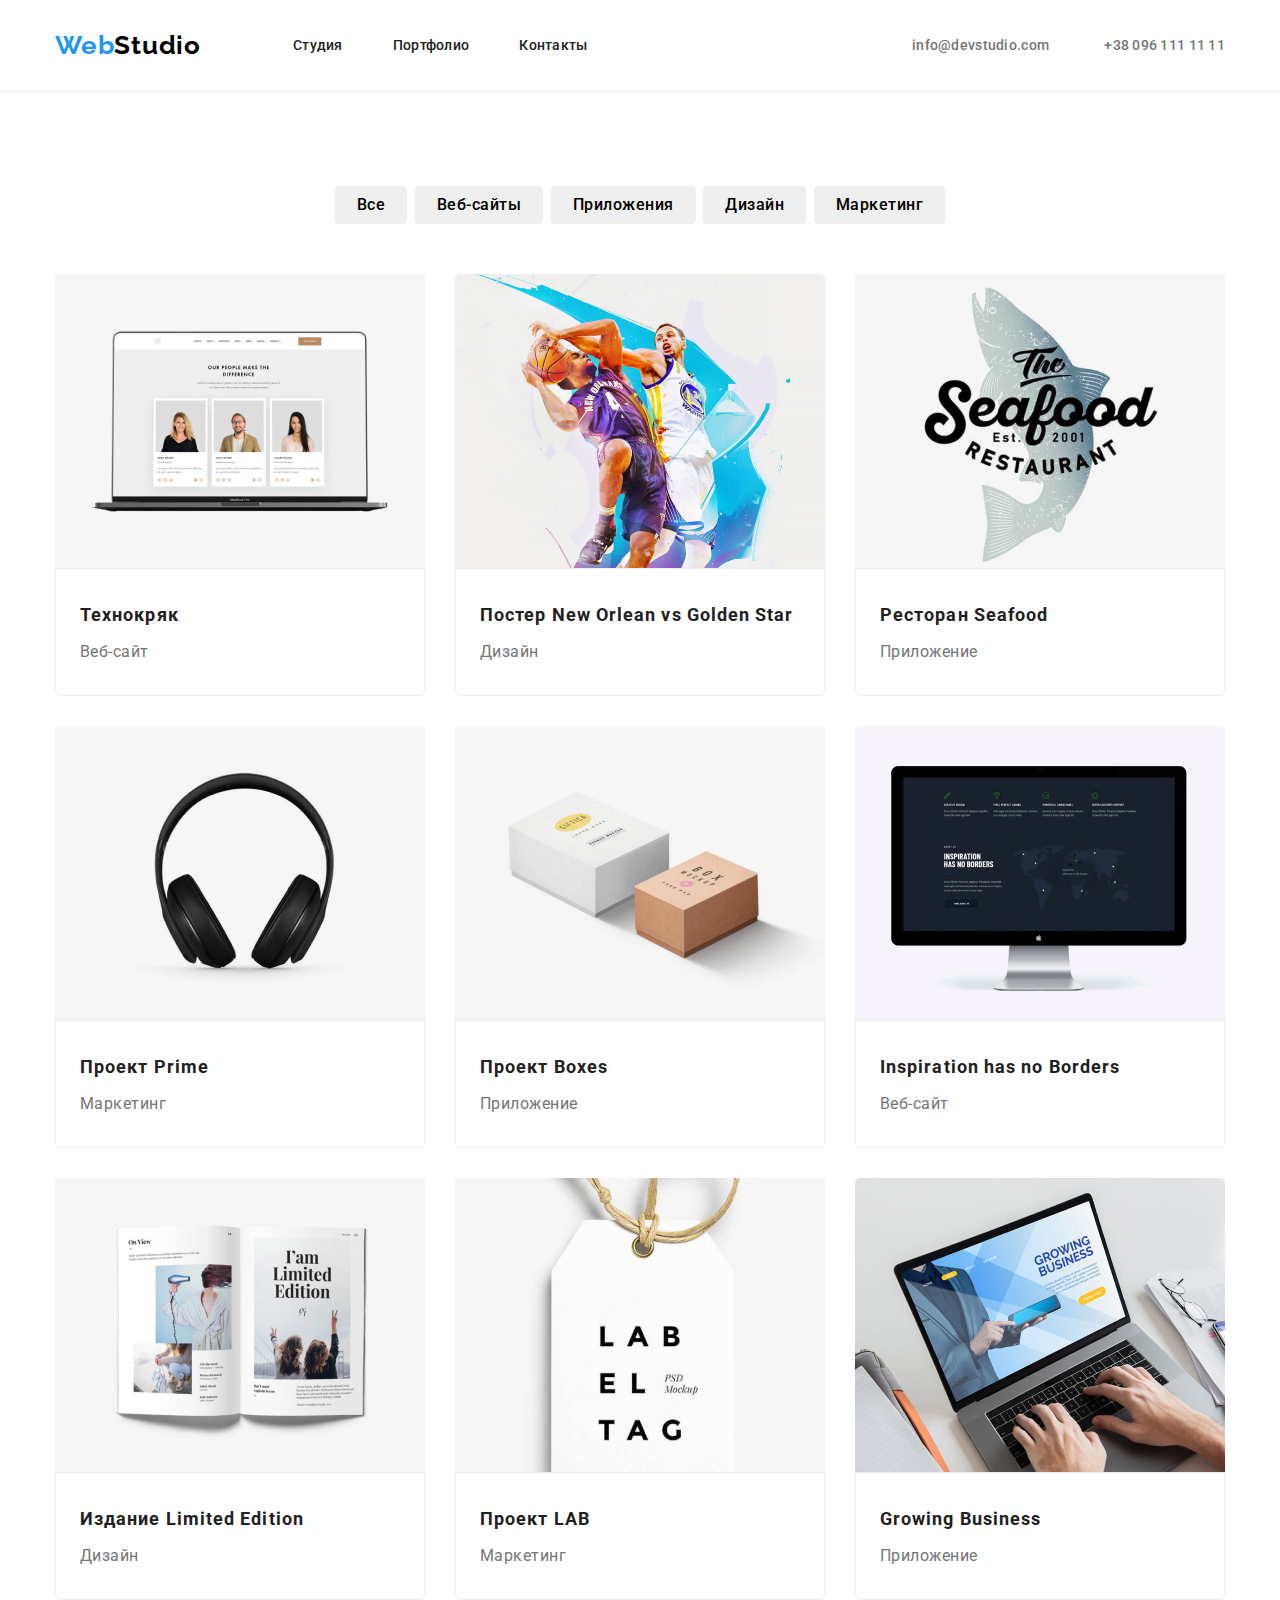
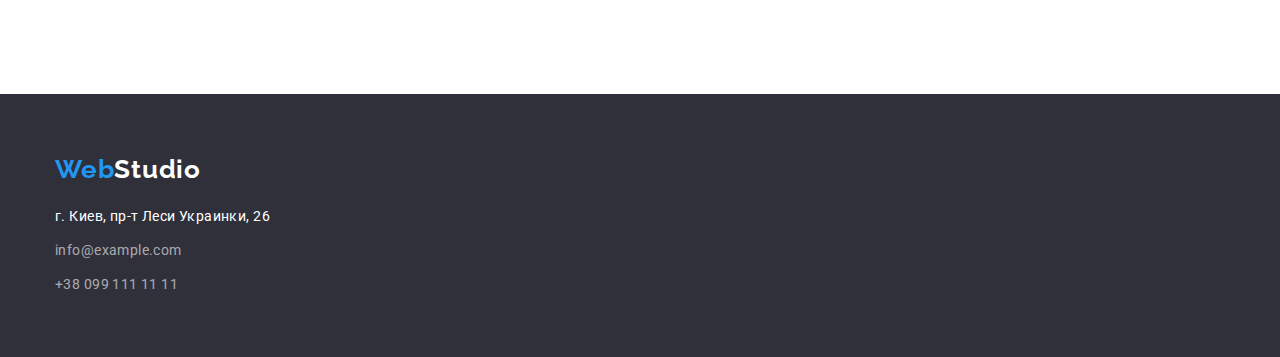
==== portfolio.html @ b3d59139 "додано картинку в hero" ====
<!DOCTYPE html>
<html lang="ru">
  <head>
    <meta charset="UTF-8" />
    <meta name="viewport" content="width=device-width, initial-scale=1.0" />
    <title>Portfolio</title>
    <link rel="preconnect" href="https://fonts.gstatic.com" />
    <link
      href="https://fonts.googleapis.com/css2?family=Raleway:wght@700&family=Roboto:wght@400;500;700;900&display=swap"
      rel="stylesheet"
    />
    <link rel="stylesheet" href="./css/styles.css" />
    <link
      rel="stylesheet"
      href="https://cdnjs.cloudflare.com/ajax/libs/modern-normalize/1.0.0/modern-normalize.min.css"
    />
  </head>

  <body>
    <header class="header">
      <div class="container >
        <nav class="navigation">
          <a class="logo link" href="index.html">
            <span class="logo-accent">Web</span>Studio</a
          >
          <ul class="navigation-menu list">
            <li class="navigation-menu-item">
              <a class="navigation-menu-link link" href="index.html">Студия</a>
            </li>
            <li class="navigation-menu-item">
              <a class="navigation-menu-link link" href="./portfolio.html"
                >Портфолио</a
              >
            </li>
            <li class="navigation-menu-item">
              <a class="navigation-menu-link link" href="#">Контакты</a>
            </li>
          </ul>
        </nav>
        <address class="address">
          <a class="header-mail link" href="mailto:info@devstudio.com"
            >info@devstudio.com</a
          >
          <a class="header-tel link" href="tel:+380961111111"
            >+38 096 111 11 11</a
          >
        </address>
      </div>
    </header>

    <!--portfolio-->
    <main>
      <section class="section-portfolio">
        <div class="container">
          <h1 class="visually-hidden" hidden>портфолио</h1>
          <ul class="button-list list">
            <li class="modal-button">
              <button class="modal-button-portfolio is-current" type="button">
                Все
              </button>
            </li>
            <li class="modal-button">
              <button class="modal-button-portfolio" type="button">
                Веб-сайты
              </button>
            </li>
            <li class="modal-button">
              <button class="modal-button-portfolio" type="button">
                Приложения
              </button>
            </li>
            <li class="modal-button">
              <button class="modal-button-portfolio" type="button">
                Дизайн
              </button>
            </li>
            <li class="modal-button">
              <button class="modal-button-portfolio" type="button">
                Маркетинг
              </button>
            </li>
          </ul>
          <ul class="work-examples-list list">
            <li class="work-examples-item">
              <img
                class="work-examples-images"
                src="./images/portfolio/exm1.jpg"
                alt="ноутбук"
                width="370"
                height="294"
              />
              <div class="work-examples-content">
                <h2 class="work-examples-title">Технокряк</h2>
                <p class="work-examples-text">Веб-сайт</p>
              </div>
            </li>
            <li class="work-examples-item">
              <img
                class="work-examples-images"
                src="./images/portfolio/exm2.jpg"
                alt="гра в баскетбол"
                width="370"
                height="294"
              />
              <div class="work-examples-content">
                <h2 class="work-examples-title">
                  Постер New Orlean vs Golden Star
                </h2>
                <p class="work-examples-text">Дизайн</p>
              </div>
            </li>
            <li class="work-examples-item">
              <img
                class="work-examples-images"
                src="./images/portfolio/exm3.jpg"
                alt="лого ресторану"
                width="370"
                height="294"
              />
              <div class="work-examples-content">
                <h2 class="work-examples-title">Ресторан Seafood</h2>
                <p class="work-examples-text">Приложение</p>
              </div>
            </li>
            <li class="work-examples-item">
              <img
                class="work-examples-images"
                src="./images/portfolio/exm4.jpg"
                alt="наушники"
                width="370"
                height="294"
              />
              <div class="work-examples-content">
                <h2 class="work-examples-title">Проект Prime</h2>
                <p class="work-examples-text">Маркетинг</p>
              </div>
            </li>
            <li class="work-examples-item">
              <img
                class="work-examples-images"
                src="./images/portfolio/exm5.jpg"
                alt="бокси"
                width="370"
                height="294"
              />
              <div class="work-examples-content">
                <h2 class="work-examples-title">Проект Boxes</h2>
                <p class="work-examples-text">Приложение</p>
              </div>
            </li>
            <li class="work-examples-item">
              <img
                class="work-examples-images"
                src="./images/portfolio/exm6.jpg"
                alt="монитор компютера"
                width="370"
                height="294"
              />
              <div class="work-examples-content">
                <h2 class="work-examples-title">Inspiration has no Borders</h2>
                <p class="work-examples-text">Веб-сайт</p>
              </div>
            </li>
            <li class="work-examples-item">
              <img
                class="work-examples-images"
                src="./images/portfolio/exm7.jpg"
                alt="журнал"
                width="370"
                height="294"
              />
              <div class="work-examples-content">
                <h2 class="work-examples-title">Издание Limited Edition</h2>
                <p class="work-examples-text">Дизайн</p>
              </div>
            </li>
            <li class="work-examples-item">
              <img
                class="work-examples-images"
                src="./images/portfolio/exm8.jpg"
                alt="марка"
                width="370"
                height="294"
              />
              <div class="work-examples-content">
                <h2 class="work-examples-title">Проект LAB</h2>
                <p class="work-examples-text">Маркетинг</p>
              </div>
            </li>
            <li class="work-examples-item">
              <img
                class="work-examples-images"
                src="./images/portfolio/exm9.jpg"
                alt="нетбук"
                width="370"
                height="294"
              />
              <div class="work-examples-content">
                <h2 class="work-examples-title">Growing Business</h2>
                <p class="work-examples-text">Приложение</p>
              </div>
            </li>
          </ul>
        </div>
      </section>
    </main>
    <!--foot-->
    <footer class="footer">
      <div class="container">
        <a class="logo-footer link" href="#"
          ><span class="logo-accent">Web</span>Studio
        </a>
        <address class="footer-contact">
          <p class="footer-address">г. Киев, пр-т Леси Украинки, 26</p>
          <ul class="list">
            <li>
              <a class="footer-contact-mail link" href="mailto:info@example.com"
                >info@example.com</a
              >
            </li>
            <li>
              <a class="footer-contact-tel link" href="tel:+380991111111"
                >+38 099 111 11 11</a
              >
            </li>
          </ul>
        </address>
      </div>
    </footer>
  </body>
</html>
---- css/styles.css ----
:root {
  --main-font: "Roboto", sans-serif;
  --secondary-font: "Raleway", sans-serif;
  --accent-color: #212121;
}
/** {
  outline: 1px solid black;
}*/
body {
  font-family: var(--main-font);
  color: var(--accent-color);
}
.list {
  list-style: none;
}

.link {
  text-decoration: none;
}

h1,
h2,
h3,
h4,
h5,
h6 {
  margin: 0;
}

ul,
ol {
  margin: 0;
  padding: 0;
}

p {
  margin: 0;
}
img {
  display: block;
}

.address {
  font-style: normal;
}

.container {
  width: 1200px;
  margin-left: auto;
  margin-right: auto;
  padding-left: 15px;
  padding-right: 15px;
}

/*============= Components ==========*/
.visually-hidden {
  position: absolute;
  width: 1px;
  height: 1px;
  margin: -1px;
  border: 0;
  padding: 0;

  white-space: nowrap;
  clip-path: insert(100%);
  clip: rect(0 0 0 0);
  overflow: hidden;
}

/*=============End Components ==========*/

/*============= Header ==========*/
.header {
  padding-top: 30px;
  padding-bottom: 30px;
}

.header .container {
  display: flex;
  align-items: center;
}

.header .logo {
  margin-right: 92px;
}

.header .address {
  margin-left: auto;
}

.header-mail {
  margin-right: 50px;
}

.navigation {
  display: flex;
  align-items: center;
}

.navigation-menu {
  display: flex;
}

.navigation-menu-item:not(:last-child) {
  margin-right: 50px;
}

.logo {
  font-family: var(--secondary-font);
  font-weight: bold;
  font-size: 26px;
  line-height: 1.192;
  letter-spacing: 0.03em;
  color: #000000;
}

.logo-accent {
  color: #2196f3;
}

.navigation-menu-link {
  font-family: var(--main-font);
  font-weight: 500;
  font-size: 14px;
  line-height: 1.143;
  letter-spacing: 0.02em;
  color: var(--accent-color);
}

.navigation-menu-link.is-curent {
  color: #2196f3;
}

.navigation-menu-link:hover,
.navigation-menu-link:focus,
.header-tel:hover,
.header-mail:focus,
.header-mail:hover {
  color: #2196f3;
}

.header-tel,
.header-mail {
  font-family: var(--main-font);
  font-weight: 500;
  font-size: 14px;
  line-height: 1.143;
  letter-spacing: 0.02em;
  color: #757575;
}

/*============= End Header ==========*/

/*============= Hero ===========*/

.hero {
  background-color: #2f303a;
  background-image: linear-gradient(
      rgba(47, 48, 58, 0.4),
      rgba(47, 48, 58, 0.4)
    ),
    url("../images/hero/bg.jpg");
  background-repeat: no-repeat;
  background-size: cover;
}
.hero .container {
  padding-top: 200px;
  padding-bottom: 200px;
}

.title-hero {
  font-family: var(--main-font);
  font-weight: 900;
  font-size: 44px;
  line-height: 1.363;
  text-align: center;
  letter-spacing: 0.06em;
  text-transform: uppercase;
  color: #ffffff;
}

.hero .title-hero {
  margin-left: auto;
  margin-right: auto;
  margin-bottom: 30px;
  width: 696px;
}

.modal-btn {
  font-family: var(--main-font);
  min-width: 200px;
  border-radius: 4px;
  font-weight: 700;
  font-size: 16px;
  line-height: 1.875;
  text-align: center;
  letter-spacing: 0.06em;
  color: #ffffff;
  background-color: #2196f3;
  padding-top: 10px;
  padding-bottom: 10px;
  display: block;
  margin: 0 auto;
  border: none;
  outline: none;
  cursor: pointer;
}

/*============= End Hero ===========*/

/*============= Main ===========*/

.benefits > .container {
  padding-top: 94px;
  padding-bottom: 94px;
}
.benefits-list {
  display: flex;
}

.benefits-list-item:not(:last-child) {
  margin-right: 70px;
}

.benefits-list-title {
  font-family: var(--main-font);
  font-weight: bold;
  font-size: 14px;
  line-height: 1.142;
  letter-spacing: 0.03em;
  color: var(--accent-color);
  text-transform: uppercase;
}
.benefits-list-text {
  font-family: var(--main-font);
  font-weight: normal;
  font-size: 14px;
  line-height: 1.714;
  letter-spacing: 0.03em;
  color: #757575;
}
.benefits-list-title {
  margin-bottom: 20px;
}
/*
.benefits-list-item::before {
  display: block;
  content: "";
  height: 120px;
  outline: 1px solid red;
  background-size: contain;
  background-repeat: no-repeat;
  background-position: center;
  background-color: #f5f4fa;
}
.benefits-list-item.icon-antenna::before {
  background-image: url("../images/sprite.svg#icon-antenna");
}

.benefits-list-item.icon-benefits::before {
  background-image: url("../images/sprite.svg#");
}

.benefits-list-item.icon-benefits::before {
  background-image: url("../images/sprite.svg#");
}

.benefits-list-item.icon-benefits::before {
  background-image: url("../images/sprite.svg#");
}
*/
.our-work > .container {
  padding-bottom: 94px;
}
.subtitle {
  font-family: var(--main-font);
  font-weight: bold;
  font-size: 36px;
  line-height: 1.166;
  text-align: center;
  letter-spacing: 0.03em;
  color: var(--accent-color);
  margin-bottom: 50px;
}

.our-work-list {
  display: flex;
  justify-content: space-between;
}

.workers > .container {
  padding-top: 94px;
}
.workers {
  background-color: #f5f4fa;
}

.workers-list {
  display: flex;
  justify-content: space-between;
}
.workers-list-item {
  margin-bottom: 94px;
}
.workers-content {
  padding-top: 32px;
  padding-bottom: 32px;
  padding-left: 10px;
  padding-right: 10px;
  border-bottom-right-radius: 5px;
  border-bottom-left-radius: 5px;
  background: #ffffff;
  border: 1px solid #eeeeee;
  box-sizing: border-box;
}
.workers-photo {
  border-top-right-radius: 5px;
  border-top-left-radius: 5px;
}

.workers-name {
  font-family: var(--main-font);
  font-weight: 500;
  font-size: 16px;
  line-height: 1.187;
  text-align: center;
  letter-spacing: 0.03em;
  color: var(--accent-color);
  margin-bottom: 10px;
}
.workers-position {
  font-family: var(--main-font);
  font-weight: normal;
  font-size: 16px;
  line-height: 1.187;
  text-align: center;
  letter-spacing: 0.03em;
  color: #757575;
}

.customers > .container {
  padding-top: 94px;
  padding-bottom: 94px;
}

/*============= End Main ===========*/

/*=============Footer==========*/
.footer {
  padding-top: 60px;
  padding-bottom: 60px;
}

.footer {
  background-color: #2f303a;
}

.logo-footer {
  font-family: var(--secondary-font);
  font-weight: bold;
  font-size: 26px;
  line-height: 1.192;
  letter-spacing: 0.03em;
  color: #ffffff;
  display: block;
  margin-bottom: 20px;
}
.footer-address {
  font-family: var(--main-font);
  font-weight: normal;
  font-style: normal;
  font-size: 14px;
  line-height: 1.714;
  letter-spacing: 0.03em;
  color: #ffffff;
  display: block;
  margin-bottom: 10px;
}
.footer-contact-mail {
  margin-bottom: 10px;
}
.footer-contact-mail,
.footer-contact-tel {
  font-family: var(--main-font);
  font-style: normal;
  font-weight: normal;
  font-size: 14px;
  line-height: 1.714;
  letter-spacing: 0.03em;
  color: rgba(255, 255, 255, 0.6);
  display: block;
}
/*============= End Footer==========*/

/*=============Portfolio==========*/
.header {
  padding-top: 30px;
  padding-bottom: 30px;
  border-bottom-width: 1px;
  border-bottom-style: solid;
  border-bottom-color: #ececec;
}

.section-portfolio > .container {
  padding-top: 94px;
}
.modal-button-portfolio:hover,
.modal-button-portfolio:focus {
  background-color: #2196f3;
  color: #ffffff;
}

.modal-button-portfolio {
  font-family: var(--main-font);
  font-weight: 500;
  font-size: 16px;
  line-height: 1.62;
  text-align: center;
  letter-spacing: 0.03em;
  text-decoration: none;
  display: block;
  cursor: pointer;
  padding: 6px 22px;
  border: none;
  border-radius: 4px;
  overflow: hidden;
}

.button-list {
  display: flex;
  align-items: center;
  justify-content: space-between;
  width: 610px;
  margin-bottom: 50px;
  margin-right: auto;
  margin-left: auto;
}

.work-examples-list {
  display: flex;
  flex-wrap: wrap;
  margin-bottom: 94px;
}

.work-examples-item {
  margin-right: 30px;
  margin-bottom: 30px;
}
.work-examples-images {
  width: 370px;
  border-top-right-radius: 5px;
  border-top-left-radius: 5px;
}
.work-examples-item:nth-child(3n) {
  margin-right: 0;
}

.work-examples-item:nth-last-child(-n + 3) {
  margin-bottom: 0;
}
.work-examples-title {
  font-family: var(--main-font);
  font-weight: bold;
  font-size: 18px;
  line-height: 2;
  letter-spacing: 0.06em;
  margin-bottom: 4px;
}
.work-examples-text {
  font-family: var(--main-font);
  font-weight: normal;
  font-size: 16px;
  line-height: 1.875;
  letter-spacing: 0.03em;
  color: #757575;
}

.work-examples-content {
  padding: 28px 24px;
  border-bottom-right-radius: 5px;
  border-bottom-left-radius: 5px;
  background: #ffffff;
  border: 1px solid #eeeeee;
  box-sizing: border-box;
}
/*=============End Portfolio==========*/
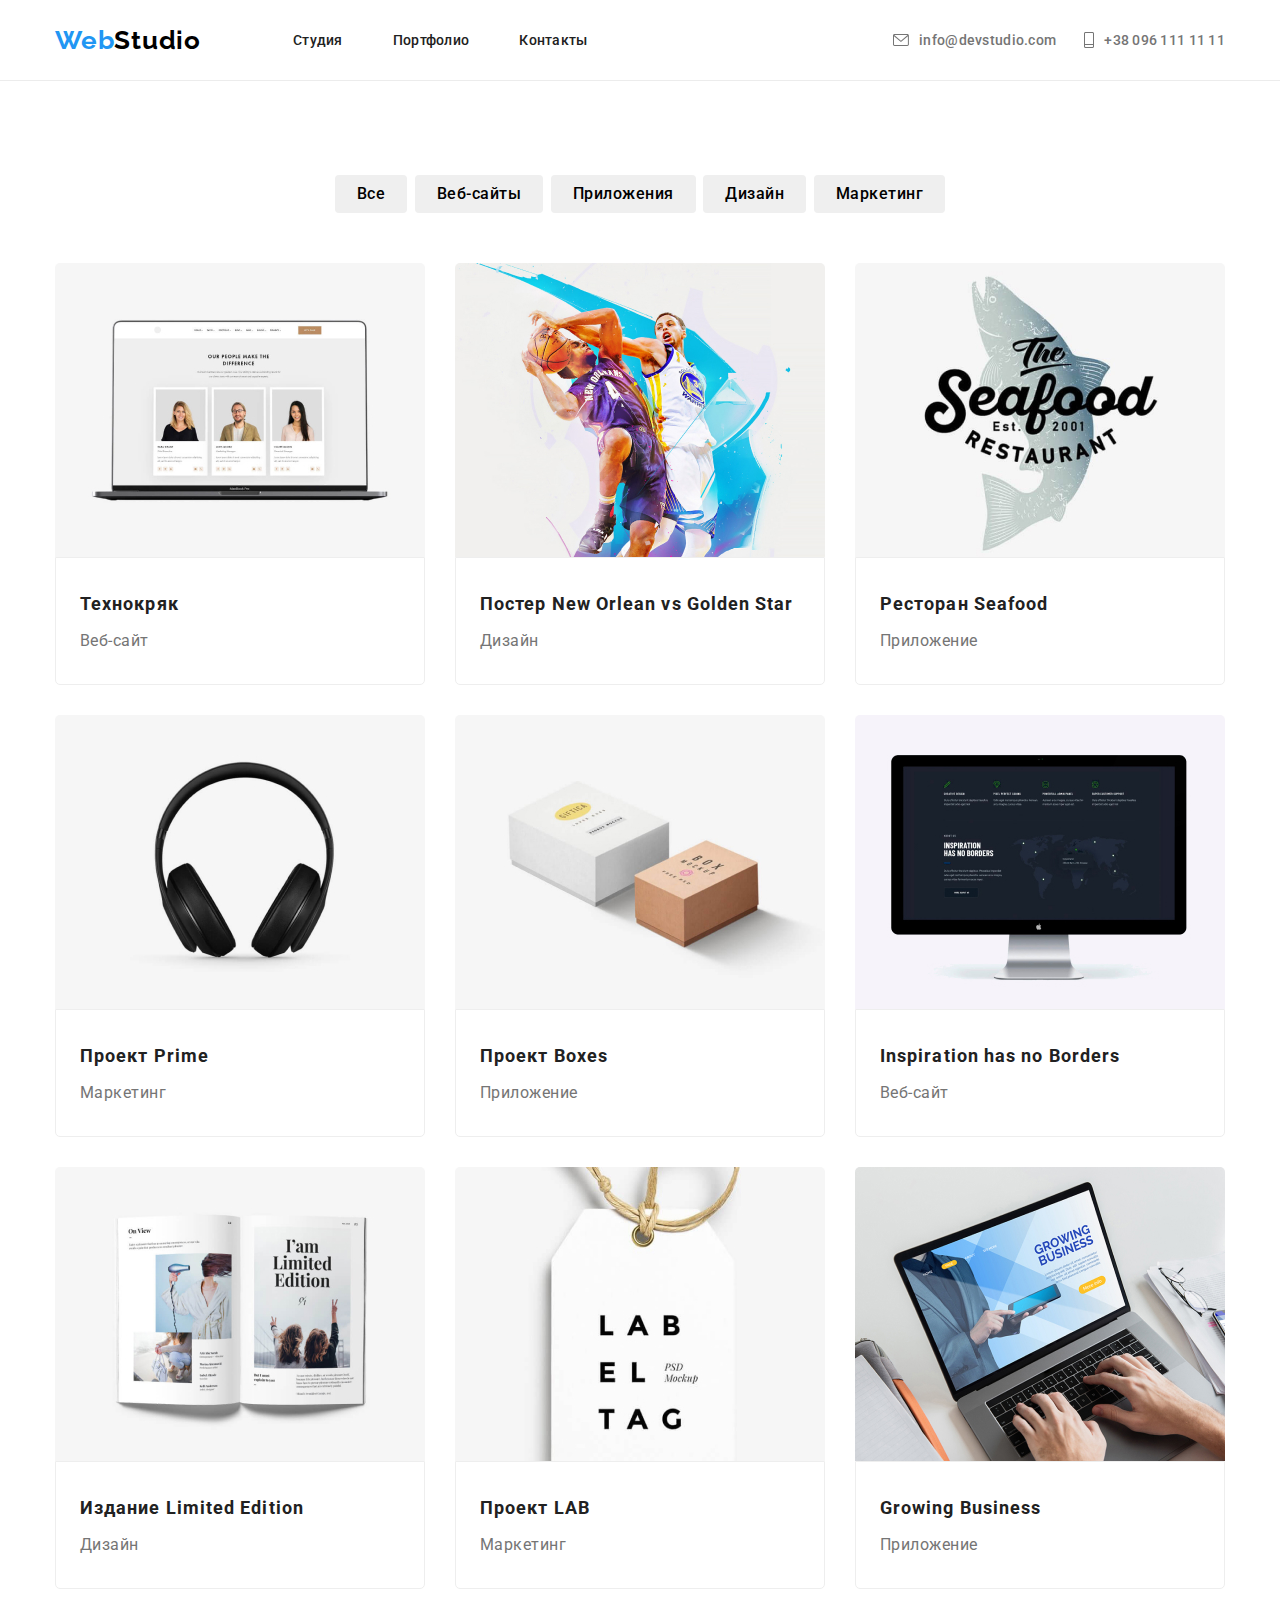
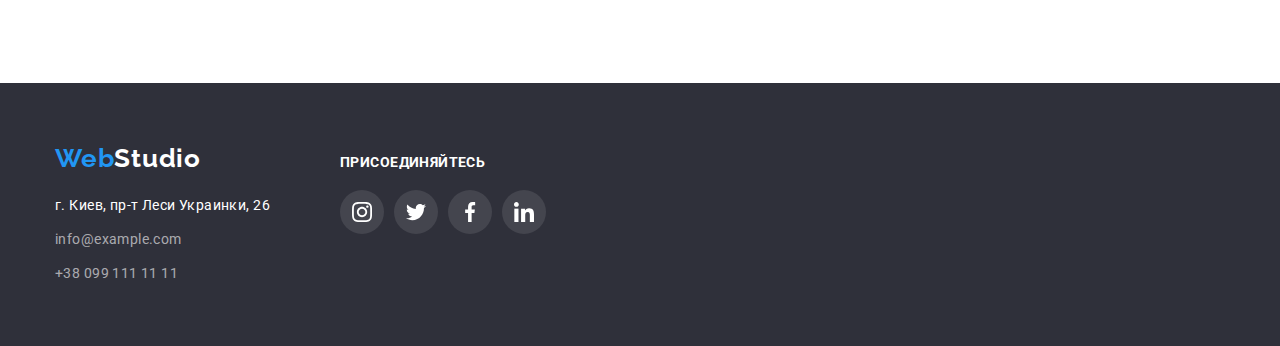
==== commit 8491c08d: "End" ====
--- a/portfolio.html
+++ b/portfolio.html
@@ -18,7 +18,7 @@
 
   <body>
     <header class="header">
-      <div class="container >
+      <div class="container">
         <nav class="navigation">
           <a class="logo link" href="index.html">
             <span class="logo-accent">Web</span>Studio</a
@@ -38,12 +38,21 @@
           </ul>
         </nav>
         <address class="address">
-          <a class="header-mail link" href="mailto:info@devstudio.com"
-            >info@devstudio.com</a
+          <a
+            class="header-address-contact link"
+            href="mailto:info@devstudio.com"
           >
-          <a class="header-tel link" href="tel:+380961111111"
-            >+38 096 111 11 11</a
-          >
+            <svg class="header-address-icon" width="16" height="12">
+              <use href="./images/sprite.svg#icon-mail"></use>
+            </svg>
+            info@devstudio.com
+          </a>
+          <a class="header-address-contact link" href="tel:+380961111111">
+            <svg class="header-address-icon" width="10" height="16">
+              <use href="./images/sprite.svg#icon-phone"></use>
+            </svg>
+            +38 096 111 11 11
+          </a>
         </address>
       </div>
     </header>
@@ -207,24 +216,61 @@
     <!--foot-->
     <footer class="footer">
       <div class="container">
-        <a class="logo-footer link" href="#"
-          ><span class="logo-accent">Web</span>Studio
-        </a>
-        <address class="footer-contact">
-          <p class="footer-address">г. Киев, пр-т Леси Украинки, 26</p>
-          <ul class="list">
-            <li>
-              <a class="footer-contact-mail link" href="mailto:info@example.com"
-                >info@example.com</a
-              >
-            </li>
-            <li>
-              <a class="footer-contact-tel link" href="tel:+380991111111"
-                >+38 099 111 11 11</a
-              >
-            </li>
-          </ul>
-        </address>
+        <div class="footer-address-container">
+          <a class="logo-footer link" href="#"
+            ><span class="logo-accent">Web</span>Studio
+          </a>
+          <address class="footer-contact">
+            <p class="footer-address">г. Киев, пр-т Леси Украинки, 26</p>
+            <ul class="fotter-list list">
+              <li>
+                <a
+                  class="footer-contact-mail link"
+                  href="mailto:info@example.com"
+                  >info@example.com</a
+                >
+              </li>
+              <li>
+                <a class="footer-contact-tel link" href="tel:+380991111111"
+                  >+38 099 111 11 11</a
+                >
+              </li>
+            </ul>
+          </address>
+        </div>
+        <div class="footer-container-slogan">
+          <p class="footer-slogan">присоединяйтесь</p>
+          <ul class="footer-social-list list">
+            <li class="footer-social-list-item">
+              <a class="footer-social-link" href="">
+                <svg class="footer-social-icon" width="20" height="20">
+                  <use href="./images/sprite.svg#icon-instagram"></use>
+                </svg>
+              </a>
+            </li>
+            <li class="footer-social-list-item">
+              <a class="footer-social-link" href="">
+                <svg class="footer-social-icon" width="20" height="20">
+                  <use href="./images/sprite.svg#icon-twitter"></use>
+                </svg>
+              </a>
+            </li>
+            <li class="footer-social-list-item">
+              <a class="footer-social-link" href="">
+                <svg class="footer-social-icon" width="20" height="20">
+                  <use href="./images/sprite.svg#icon-facebook"></use>
+                </svg>
+              </a>
+            </li>
+            <li class="footer-social-list-item">
+              <a class="footer-social-link" href="">
+                <svg class="footer-social-icon" width="20" height="20">
+                  <use href="./images/sprite.svg#icon-linkedin"></use>
+                </svg>
+              </a>
+            </li>
+          </ul>
+        </div>
       </div>
     </footer>
   </body>
--- a/css/styles.css
+++ b/css/styles.css
@@ -71,10 +71,10 @@
 
 /*============= Header ==========*/
 .header {
-  padding-top: 30px;
-  padding-bottom: 30px;
-}
-
+  border-bottom-width: 1px;
+  border-bottom-style: solid;
+  border-bottom-color: #ececec;
+}
 .header .container {
   display: flex;
   align-items: center;
@@ -83,28 +83,6 @@
 .header .logo {
   margin-right: 92px;
 }
-
-.header .address {
-  margin-left: auto;
-}
-
-.header-mail {
-  margin-right: 50px;
-}
-
-.navigation {
-  display: flex;
-  align-items: center;
-}
-
-.navigation-menu {
-  display: flex;
-}
-
-.navigation-menu-item:not(:last-child) {
-  margin-right: 50px;
-}
-
 .logo {
   font-family: var(--secondary-font);
   font-weight: bold;
@@ -113,42 +91,64 @@
   letter-spacing: 0.03em;
   color: #000000;
 }
-
 .logo-accent {
   color: #2196f3;
 }
 
-.navigation-menu-link {
+.navigation {
+  display: flex;
+  align-items: center;
+}
+
+.navigation-menu {
+  display: flex;
+}
+
+.navigation-menu-item:not(:last-child) {
+  margin-right: 50px;
+}
+
+.navigation-menu-link,
+.address {
   font-family: var(--main-font);
   font-weight: 500;
+  margin-left: auto;
   font-size: 14px;
   line-height: 1.143;
   letter-spacing: 0.02em;
   color: var(--accent-color);
 }
-
-.navigation-menu-link.is-curent {
-  color: #2196f3;
-}
-
+.navigation-menu-link,
+.header-address-contact {
+  display: inline-block;
+  padding-top: 32px;
+  padding-bottom: 32px;
+}
 .navigation-menu-link:hover,
 .navigation-menu-link:focus,
-.header-tel:hover,
-.header-mail:focus,
-.header-mail:hover {
+.header-address-contact:hover,
+.header-address-contact:focus {
   color: #2196f3;
 }
-
-.header-tel,
-.header-mail {
-  font-family: var(--main-font);
-  font-weight: 500;
-  font-size: 14px;
-  line-height: 1.143;
-  letter-spacing: 0.02em;
+.navigation-menu-link.current {
+  color: #2196f3;
+}
+.header .address {
+  display: flex;
+}
+.header-address-contact {
+  display: flex;
+  align-items: center;
+  font-style: normal;
   color: #757575;
 }
-
+.header-address-contact:not(:last-child) {
+  margin-right: 28px;
+}
+.header-address-icon {
+  margin-right: 10px;
+  fill: currentColor;
+}
 /*============= End Header ==========*/
 
 /*============= Hero ===========*/
@@ -242,33 +242,20 @@
 .benefits-list-title {
   margin-bottom: 20px;
 }
-/*
-.benefits-list-item::before {
-  display: block;
-  content: "";
+
+.list-icon {
+  display: flex;
+  justify-content: center;
+  align-items: center;
+  width: 270px;
   height: 120px;
-  outline: 1px solid red;
-  background-size: contain;
-  background-repeat: no-repeat;
-  background-position: center;
   background-color: #f5f4fa;
-}
-.benefits-list-item.icon-antenna::before {
-  background-image: url("../images/sprite.svg#icon-antenna");
-}
-
-.benefits-list-item.icon-benefits::before {
-  background-image: url("../images/sprite.svg#");
-}
-
-.benefits-list-item.icon-benefits::before {
-  background-image: url("../images/sprite.svg#");
-}
-
-.benefits-list-item.icon-benefits::before {
-  background-image: url("../images/sprite.svg#");
-}
-*/
+  margin-bottom: 30px;
+}
+.icon-img {
+  width: 70px;
+  height: 70px;
+}
 .our-work > .container {
   padding-bottom: 94px;
 }
@@ -305,8 +292,8 @@
 .workers-content {
   padding-top: 32px;
   padding-bottom: 32px;
-  padding-left: 10px;
-  padding-right: 10px;
+  padding-left: 30px;
+  padding-right: 30px;
   border-bottom-right-radius: 5px;
   border-bottom-left-radius: 5px;
   background: #ffffff;
@@ -336,11 +323,68 @@
   text-align: center;
   letter-spacing: 0.03em;
   color: #757575;
+  margin-bottom: 16px;
+}
+
+.social-list {
+  display: flex;
+  justify-content: space-between;
+}
+
+.social-list-link {
+  display: flex;
+  justify-content: center;
+  align-items: center;
+  width: 44px;
+  height: 44px;
+  border-radius: 50%;
+  color: #afb1b8;
+}
+
+.social-list-icon {
+  width: 20px;
+  height: 20px;
+}
+.social-list-icon {
+  fill: #afb1b8;
+}
+.social-list-link:hover,
+.social-list-link:focus {
+  background-color: #2196f3;
+}
+
+.social-list-link:hover .social-list-icon,
+.social-list-link:focus .social-list-icon {
+  fill: #ffffff;
 }
 
 .customers > .container {
   padding-top: 94px;
   padding-bottom: 94px;
+}
+
+.costumers-list {
+  display: flex;
+  justify-content: space-between;
+}
+.costumers-list-link {
+  display: flex;
+  justify-content: center;
+  align-items: center;
+  width: 170px;
+  height: 90px;
+  border: 1px solid #afb1b8;
+  box-sizing: border-box;
+  border-radius: 4px;
+  color: #afb1b8;
+}
+.costumers-list-icon {
+  fill: currentColor;
+}
+.costumers-list-link:hover,
+.costumers-list-link:focus {
+  color: #2196f3;
+  border-color: #2196f3;
 }
 
 /*============= End Main ===========*/
@@ -350,7 +394,13 @@
   padding-top: 60px;
   padding-bottom: 60px;
 }
-
+.footer > .container {
+  display: flex;
+  align-items: baseline;
+}
+.footer-address-container {
+  margin-right: 70px;
+}
 .footer {
   background-color: #2f303a;
 }
@@ -390,16 +440,47 @@
   color: rgba(255, 255, 255, 0.6);
   display: block;
 }
+
+.footer-slogan {
+  display: inline-block;
+  font-family: var(--main-font);
+  font-style: normal;
+  font-weight: bold;
+  font-size: 14px;
+  line-height: 16px;
+  letter-spacing: 0.03em;
+  text-transform: uppercase;
+  color: #ffffff;
+  margin-bottom: 20px;
+  display: inline-block;
+}
+.footer-social-list {
+  display: flex;
+}
+.footer-social-list-item:not(:last-child) {
+  margin-right: 10px;
+}
+.footer-social-link {
+  display: flex;
+  justify-content: center;
+  align-items: center;
+  width: 44px;
+  height: 44px;
+  border-radius: 50%;
+  background-color: rgba(255, 255, 255, 0.1);
+}
+.footer-social-icon {
+  fill: #ffffff;
+}
+
+.footer-social-link:hover,
+.footer-social-link:focus {
+  background-color: #2196f3;
+  outline: none;
+}
 /*============= End Footer==========*/
 
 /*=============Portfolio==========*/
-.header {
-  padding-top: 30px;
-  padding-bottom: 30px;
-  border-bottom-width: 1px;
-  border-bottom-style: solid;
-  border-bottom-color: #ececec;
-}
 
 .section-portfolio > .container {
   padding-top: 94px;
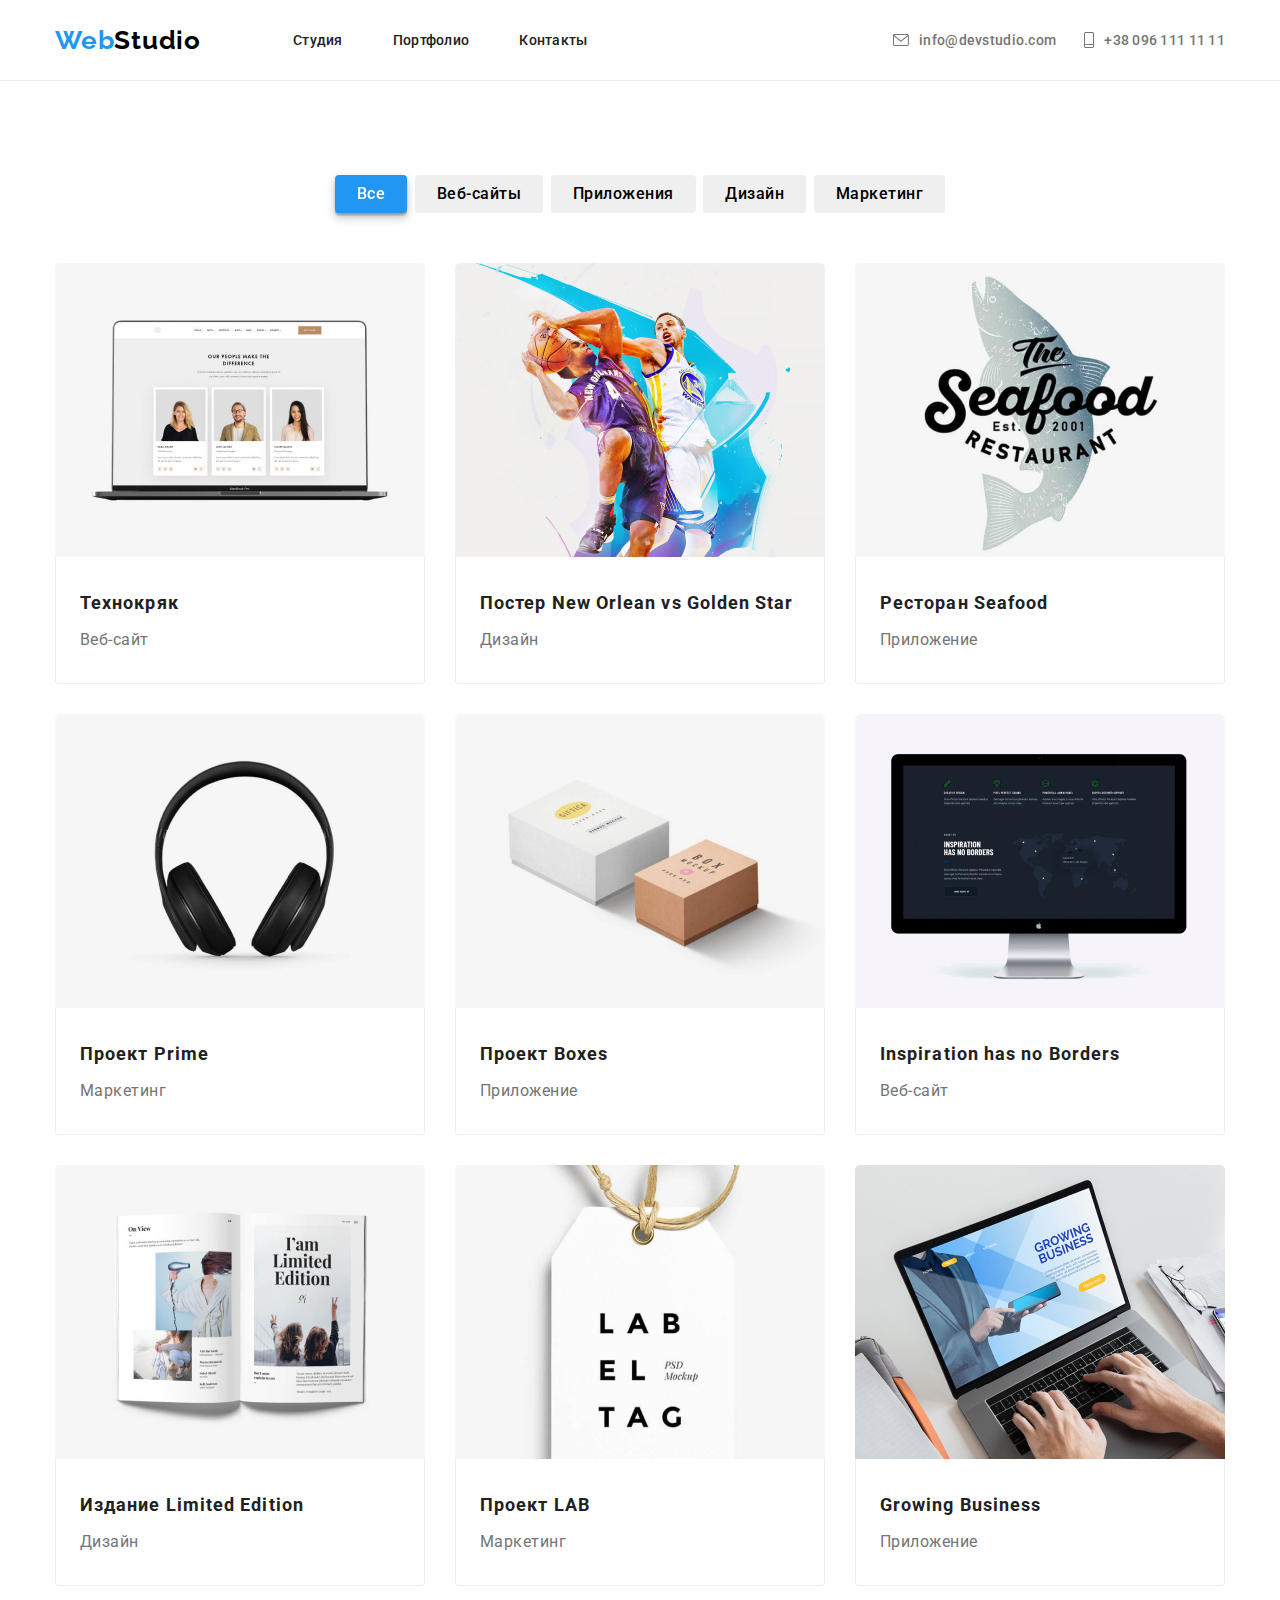
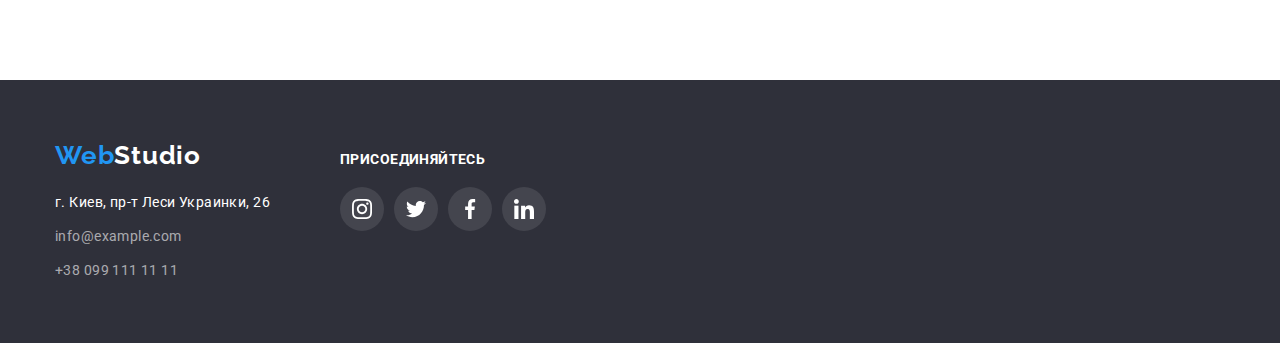
==== commit ea7d74fa: "stile" ====
--- a/portfolio.html
+++ b/portfolio.html
@@ -91,123 +91,143 @@
           </ul>
           <ul class="work-examples-list list">
             <li class="work-examples-item">
-              <img
-                class="work-examples-images"
-                src="./images/portfolio/exm1.jpg"
-                alt="ноутбук"
-                width="370"
-                height="294"
-              />
-              <div class="work-examples-content">
-                <h2 class="work-examples-title">Технокряк</h2>
-                <p class="work-examples-text">Веб-сайт</p>
-              </div>
-            </li>
-            <li class="work-examples-item">
-              <img
-                class="work-examples-images"
-                src="./images/portfolio/exm2.jpg"
-                alt="гра в баскетбол"
-                width="370"
-                height="294"
-              />
-              <div class="work-examples-content">
-                <h2 class="work-examples-title">
-                  Постер New Orlean vs Golden Star
-                </h2>
-                <p class="work-examples-text">Дизайн</p>
-              </div>
-            </li>
-            <li class="work-examples-item">
-              <img
-                class="work-examples-images"
-                src="./images/portfolio/exm3.jpg"
-                alt="лого ресторану"
-                width="370"
-                height="294"
-              />
-              <div class="work-examples-content">
-                <h2 class="work-examples-title">Ресторан Seafood</h2>
-                <p class="work-examples-text">Приложение</p>
-              </div>
-            </li>
-            <li class="work-examples-item">
-              <img
-                class="work-examples-images"
-                src="./images/portfolio/exm4.jpg"
-                alt="наушники"
-                width="370"
-                height="294"
-              />
-              <div class="work-examples-content">
-                <h2 class="work-examples-title">Проект Prime</h2>
-                <p class="work-examples-text">Маркетинг</p>
-              </div>
-            </li>
-            <li class="work-examples-item">
-              <img
-                class="work-examples-images"
-                src="./images/portfolio/exm5.jpg"
-                alt="бокси"
-                width="370"
-                height="294"
-              />
-              <div class="work-examples-content">
-                <h2 class="work-examples-title">Проект Boxes</h2>
-                <p class="work-examples-text">Приложение</p>
-              </div>
-            </li>
-            <li class="work-examples-item">
-              <img
-                class="work-examples-images"
-                src="./images/portfolio/exm6.jpg"
-                alt="монитор компютера"
-                width="370"
-                height="294"
-              />
-              <div class="work-examples-content">
-                <h2 class="work-examples-title">Inspiration has no Borders</h2>
-                <p class="work-examples-text">Веб-сайт</p>
-              </div>
-            </li>
-            <li class="work-examples-item">
-              <img
-                class="work-examples-images"
-                src="./images/portfolio/exm7.jpg"
-                alt="журнал"
-                width="370"
-                height="294"
-              />
-              <div class="work-examples-content">
-                <h2 class="work-examples-title">Издание Limited Edition</h2>
-                <p class="work-examples-text">Дизайн</p>
-              </div>
-            </li>
-            <li class="work-examples-item">
-              <img
-                class="work-examples-images"
-                src="./images/portfolio/exm8.jpg"
-                alt="марка"
-                width="370"
-                height="294"
-              />
-              <div class="work-examples-content">
-                <h2 class="work-examples-title">Проект LAB</h2>
-                <p class="work-examples-text">Маркетинг</p>
-              </div>
-            </li>
-            <li class="work-examples-item">
-              <img
-                class="work-examples-images"
-                src="./images/portfolio/exm9.jpg"
-                alt="нетбук"
-                width="370"
-                height="294"
-              />
-              <div class="work-examples-content">
-                <h2 class="work-examples-title">Growing Business</h2>
-                <p class="work-examples-text">Приложение</p>
-              </div>
+              <a class="portfolio-photo-link link" href="">
+                <img
+                  class="work-examples-images"
+                  src="./images/portfolio/exm1.jpg"
+                  alt="ноутбук"
+                  width="370"
+                  height="294"
+                />
+                <div class="work-examples-content">
+                  <h2 class="work-examples-title">Технокряк</h2>
+                  <p class="work-examples-text">Веб-сайт</p>
+                </div>
+              </a>
+            </li>
+            <li class="work-examples-item">
+              <a class="portfolio-photo-link link" href="">
+                <img
+                  class="work-examples-images"
+                  src="./images/portfolio/exm2.jpg"
+                  alt="гра в баскетбол"
+                  width="370"
+                  height="294"
+                />
+                <div class="work-examples-content">
+                  <h2 class="work-examples-title">
+                    Постер New Orlean vs Golden Star
+                  </h2>
+                  <p class="work-examples-text">Дизайн</p>
+                </div>
+              </a>
+            </li>
+            <li class="work-examples-item">
+              <a class="portfolio-photo-link link" href="">
+                <img
+                  class="work-examples-images"
+                  src="./images/portfolio/exm3.jpg"
+                  alt="лого ресторану"
+                  width="370"
+                  height="294"
+                />
+                <div class="work-examples-content">
+                  <h2 class="work-examples-title">Ресторан Seafood</h2>
+                  <p class="work-examples-text">Приложение</p>
+                </div>
+              </a>
+            </li>
+            <li class="work-examples-item">
+              <a class="portfolio-photo-link link" href="">
+                <img
+                  class="work-examples-images"
+                  src="./images/portfolio/exm4.jpg"
+                  alt="наушники"
+                  width="370"
+                  height="294"
+                />
+                <div class="work-examples-content">
+                  <h2 class="work-examples-title">Проект Prime</h2>
+                  <p class="work-examples-text">Маркетинг</p>
+                </div>
+              </a>
+            </li>
+            <li class="work-examples-item">
+              <a class="portfolio-photo-link link" href="">
+                <img
+                  class="work-examples-images"
+                  src="./images/portfolio/exm5.jpg"
+                  alt="бокси"
+                  width="370"
+                  height="294"
+                />
+                <div class="work-examples-content">
+                  <h2 class="work-examples-title">Проект Boxes</h2>
+                  <p class="work-examples-text">Приложение</p>
+                </div>
+              </a>
+            </li>
+            <li class="work-examples-item">
+              <a class="portfolio-photo-link link" href="">
+                <img
+                  class="work-examples-images"
+                  src="./images/portfolio/exm6.jpg"
+                  alt="монитор компютера"
+                  width="370"
+                  height="294"
+                />
+                <div class="work-examples-content">
+                  <h2 class="work-examples-title">
+                    Inspiration has no Borders
+                  </h2>
+                  <p class="work-examples-text">Веб-сайт</p>
+                </div>
+              </a>
+            </li>
+            <li class="work-examples-item">
+              <a class="portfolio-photo-link link" href="">
+                <img
+                  class="work-examples-images"
+                  src="./images/portfolio/exm7.jpg"
+                  alt="журнал"
+                  width="370"
+                  height="294"
+                />
+                <div class="work-examples-content">
+                  <h2 class="work-examples-title">Издание Limited Edition</h2>
+                  <p class="work-examples-text">Дизайн</p>
+                </div>
+              </a>
+            </li>
+            <li class="work-examples-item">
+              <a class="portfolio-photo-link link" href="">
+                <img
+                  class="work-examples-images"
+                  src="./images/portfolio/exm8.jpg"
+                  alt="марка"
+                  width="370"
+                  height="294"
+                />
+                <div class="work-examples-content">
+                  <h2 class="work-examples-title">Проект LAB</h2>
+                  <p class="work-examples-text">Маркетинг</p>
+                </div>
+              </a>
+            </li>
+            <li class="work-examples-item">
+              <a class="portfolio-photo-link link" href="">
+                <img
+                  class="work-examples-images"
+                  src="./images/portfolio/exm9.jpg"
+                  alt="нетбук"
+                  width="370"
+                  height="294"
+                />
+                <div class="work-examples-content">
+                  <h2 class="work-examples-title">Growing Business</h2>
+                  <p class="work-examples-text">Приложение</p>
+                </div>
+              </a>
             </li>
           </ul>
         </div>
--- a/css/styles.css
+++ b/css/styles.css
@@ -219,7 +219,7 @@
 }
 
 .benefits-list-item:not(:last-child) {
-  margin-right: 70px;
+  margin-right: 30px;
 }
 
 .benefits-list-title {
@@ -288,23 +288,24 @@
 }
 .workers-list-item {
   margin-bottom: 94px;
-}
+  box-shadow: 0px 1px 3px rgba(0, 0, 0, 0.12), 0px 1px 1px rgba(0, 0, 0, 0.14),
+    0px 2px 1px rgba(0, 0, 0, 0.2);
+  border-top-right-radius: 4px;
+  border-top-left-radius: 4px;
+  border-bottom-right-radius: 4px;
+  border-bottom-left-radius: 4px;
+  background-color: #ffffff;
+  border: 1px solid #eeeeee;
+  box-sizing: border-box;
+  overflow: hidden;
+}
+
 .workers-content {
   padding-top: 32px;
   padding-bottom: 32px;
   padding-left: 30px;
   padding-right: 30px;
-  border-bottom-right-radius: 5px;
-  border-bottom-left-radius: 5px;
-  background: #ffffff;
-  border: 1px solid #eeeeee;
-  box-sizing: border-box;
-}
-.workers-photo {
-  border-top-right-radius: 5px;
-  border-top-left-radius: 5px;
-}
-
+}
 .workers-name {
   font-family: var(--main-font);
   font-weight: 500;
@@ -485,10 +486,14 @@
 .section-portfolio > .container {
   padding-top: 94px;
 }
+.modal-button-portfolio.is-current,
 .modal-button-portfolio:hover,
 .modal-button-portfolio:focus {
   background-color: #2196f3;
   color: #ffffff;
+  filter: drop-shadow(0px 4px 4px rgba(0, 0, 0, 0.25));
+  box-shadow: 0px 3px 1px rgba(0, 0, 0, 0.1), 0px 1px 2px rgba(0, 0, 0, 0.08),
+    0px 2px 2px rgba(0, 0, 0, 0.12);
 }
 
 .modal-button-portfolio {
@@ -516,6 +521,15 @@
   margin-right: auto;
   margin-left: auto;
 }
+.portfolio-photo-link {
+  display: block;
+}
+.portfolio-photo-link:hover,
+.portfolio-photo-link:focus {
+  box-shadow: 0px 1px 1px rgba(0, 0, 0, 0.12), 0px 4px 4px rgba(0, 0, 0, 0.06),
+    1px 4px 6px rgba(0, 0, 0, 0.16);
+  outline: none;
+}
 
 .work-examples-list {
   display: flex;
@@ -546,6 +560,7 @@
   line-height: 2;
   letter-spacing: 0.06em;
   margin-bottom: 4px;
+  color: #212121;
 }
 .work-examples-text {
   font-family: var(--main-font);
@@ -558,10 +573,18 @@
 
 .work-examples-content {
   padding: 28px 24px;
-  border-bottom-right-radius: 5px;
-  border-bottom-left-radius: 5px;
-  background: #ffffff;
-  border: 1px solid #eeeeee;
+  border-bottom-right-radius: 4px;
+  border-bottom-left-radius: 4px;
+  background-color: #ffffff;
+  border-left: 1px solid #eeeeee;
+  border-right: 1px solid #eeeeee;
+  border-bottom: 1px solid #eeeeee;
   box-sizing: border-box;
 }
+
+/*.work-examples-content:hover,
+.work-examples-content:focus {
+  box-shadow: 0px 1px 3px rgba(0, 0, 0, 0.12), 0px 1px 1px rgba(0, 0, 0, 0.14),
+    0px 2px 1px rgba(0, 0, 0, 0.2);
+}*/
 /*=============End Portfolio==========*/
